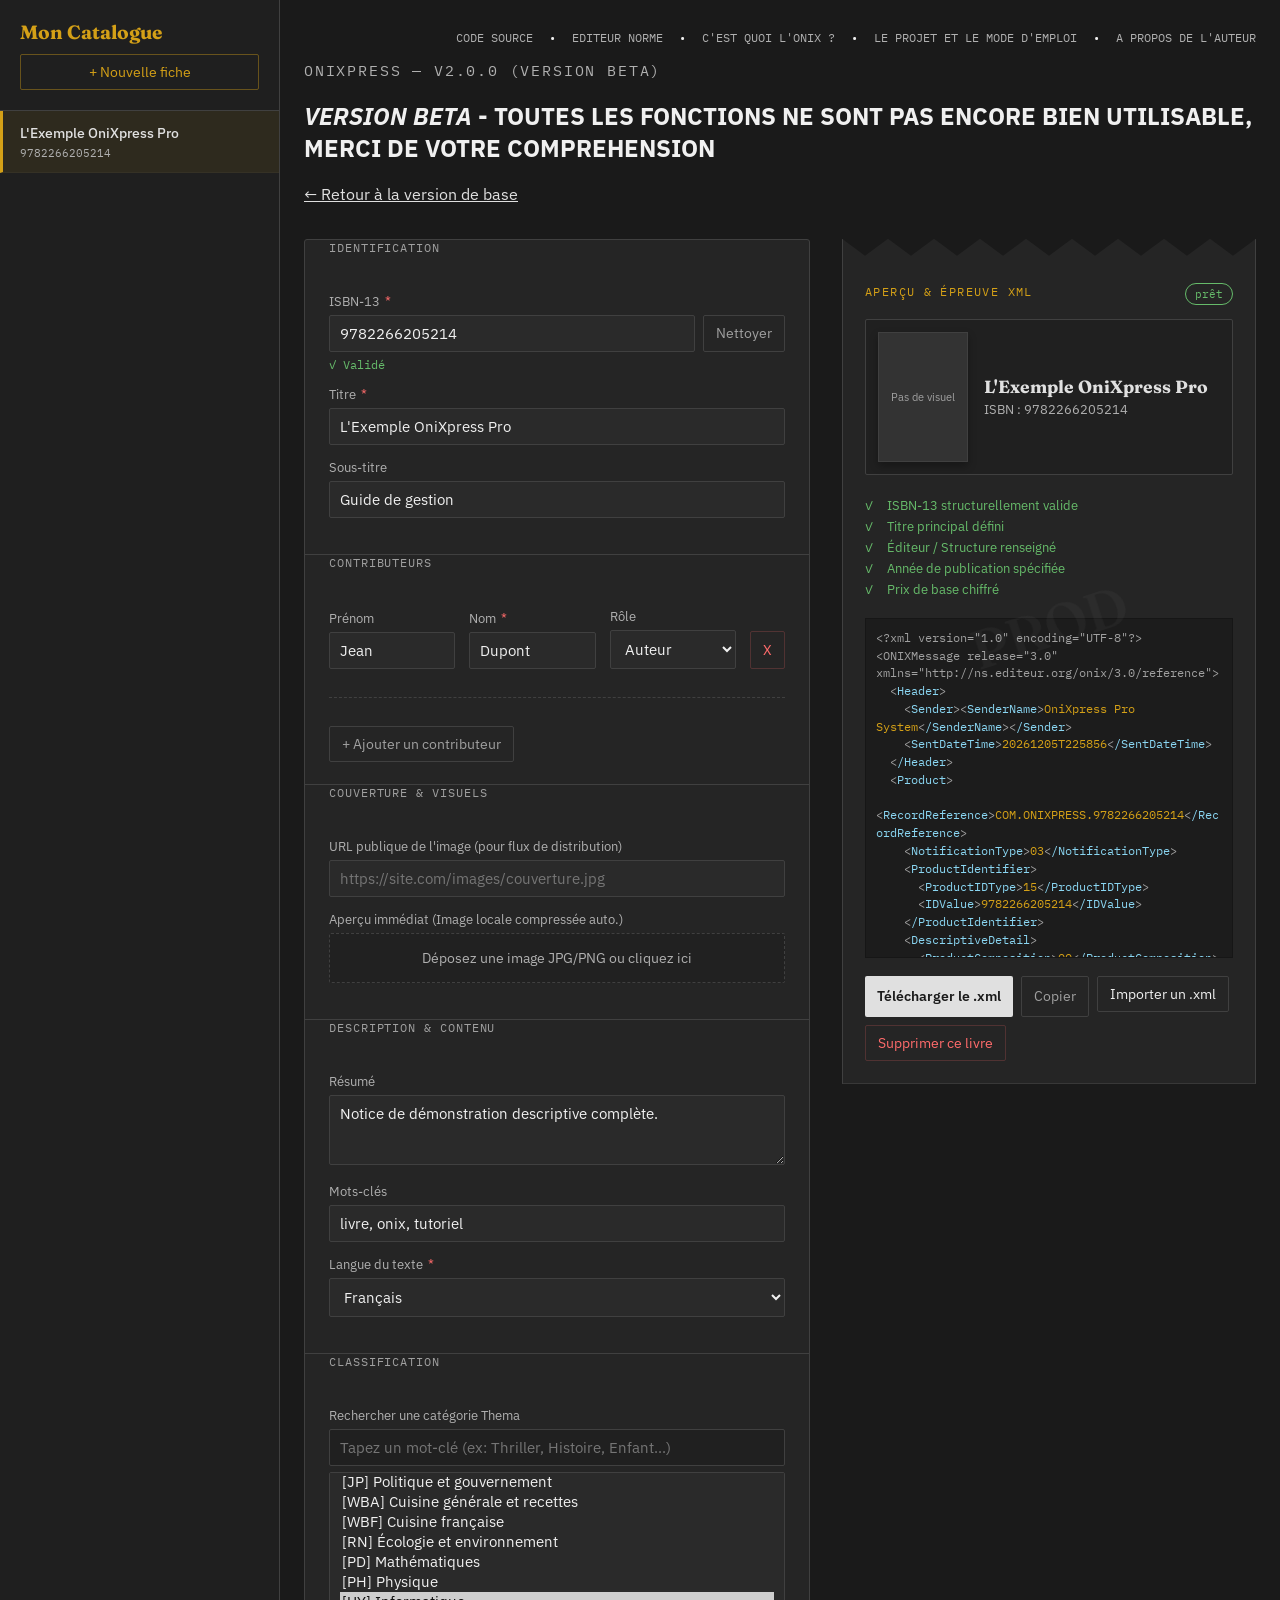
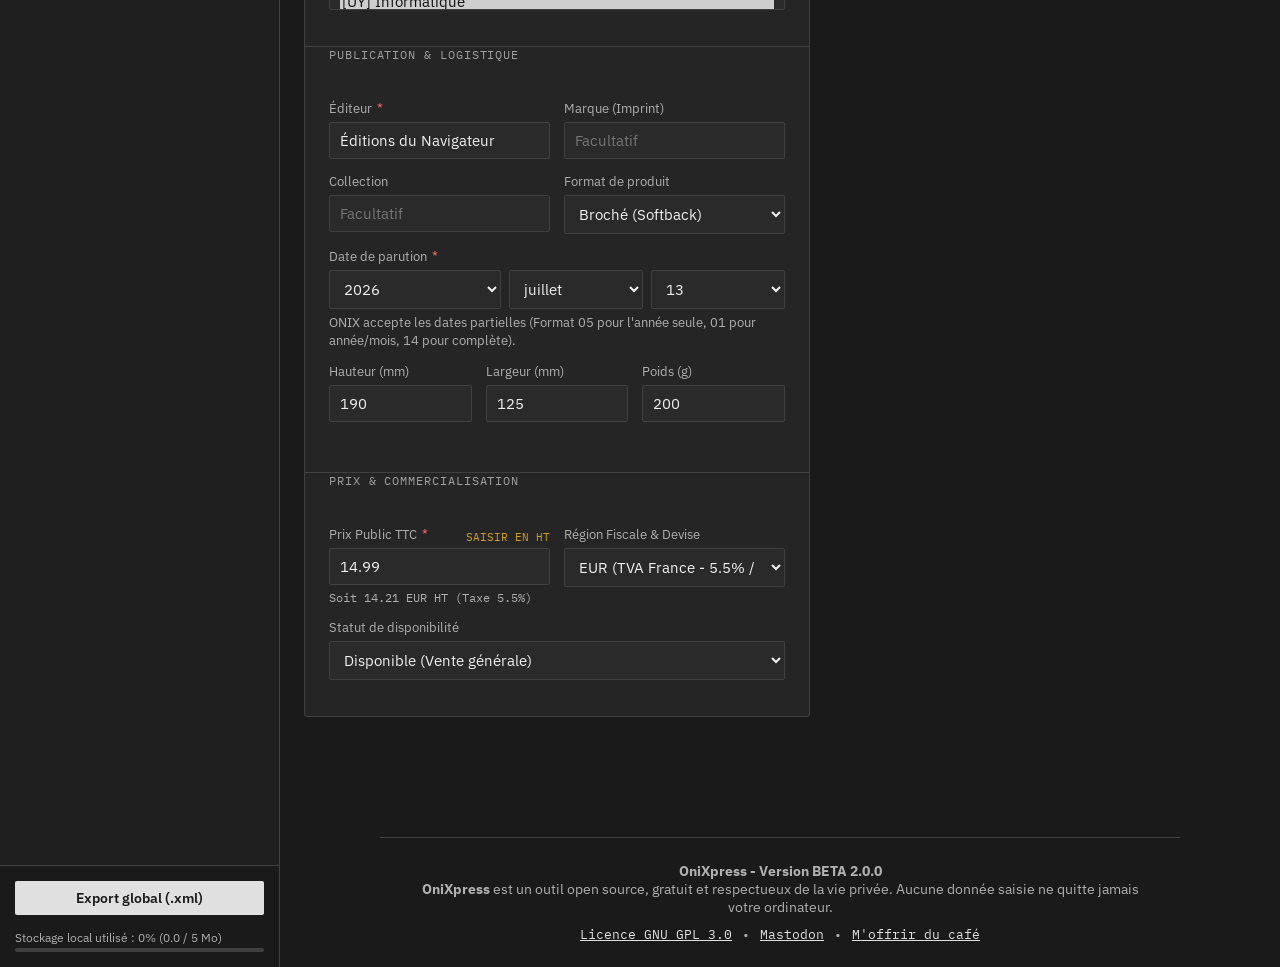
==== admin/betatestindex.html @ d49f06bf "ajout versions BETA" ====
<!DOCTYPE html>
<html lang="fr">
<head>
<meta charset="UTF-8">
<meta name="viewport" content="width=device-width, initial-scale=1.0">
<title>OniXpress Pro — Générateur & Catalogue ONIX 3.0</title>
<meta name="description" content="Générez et gérez votre catalogue de fiches ONIX 3.0, entièrement dans votre navigateur. Aucune donnée n'est envoyée à un serveur.">
<link rel="icon" href="data:image/svg+xml,%3Csvg xmlns='http://www.w3.org/2000/svg' viewBox='0 0 100 100'%3E%3Crect width='100' height='100' fill='%231A1A1A'/%3E%3Ctext x='50' y='68' font-size='60' text-anchor='middle' fill='%23D4A017' font-family='serif'%3EO%3C/text%3E%3C/svg%3E">
<link rel="preconnect" href="https://fonts.googleapis.com">
<link rel="preconnect" href="https://fonts.gstatic.com" crossorigin>
<link href="https://fonts.googleapis.com/css2?family=Fraunces:opsz,wght@9..144,400;9..144,500;9..144,600&family=IBM+Plex+Sans:wght@400;500;600&family=IBM+Plex+Mono:wght@400;500&display=swap" rel="stylesheet">
<style>
  :root{
    --paper:#1A1A1A;
    --card:#252525;
    --ink:#E0E0E0;
    --ink-soft:#A0A0A0;
    --accent-red:#FF6B6B;
    --accent-gold:#D4A017;
    --line:#404040;
    --text:#F0F0F0;
    --text-muted:#B0B0B0;
    --ok:#66BB6A;
    --drag-bg: rgba(214, 160, 23, 0.1);
    --sidebar-width: 280px;
  }
  *{box-sizing:border-box;}
  html,body{margin:0;padding:0;background:var(--paper);color:var(--text);font-family:'IBM Plex Sans', sans-serif;}
  body { display: flex; min-height: 100vh; flex-direction: column; }
  a{color:var(--ink);}
  
  .app-container { display: flex; flex: 1; position: relative; }
  
  aside.sidebar {
    width: var(--sidebar-width);
    border-right: 1px solid var(--line);
    background: #1f1f1f;
    display: flex;
    flex-direction: column;
    flex-shrink: 0;
  }
  .sidebar-header {
    padding: 20px;
    border-bottom: 1px solid var(--line);
  }
  .sidebar-title {
    font-family: 'Fraunces', serif;
    font-size: 1.2rem;
    margin: 0 0 10px 0;
    color: var(--accent-gold);
  }
  .book-list {
    flex: 1;
    overflow-y: auto;
    list-style: none;
    padding: 0;
    margin: 0;
  }
  .book-item {
    padding: 12px 20px;
    border-bottom: 1px solid rgba(255,255,255,0.03);
    cursor: pointer;
    transition: background 0.2s;
    display: flex;
    flex-direction: column;
    gap: 4px;
  }
  .book-item:hover { background: rgba(255,255,255,0.02); }
  .book-item.active {
    background: rgba(212, 160, 23, 0.08);
    border-left: 3px solid var(--accent-gold);
    padding-left: 17px;
  }
  .book-item-title { font-size: 0.9rem; font-weight: 500; color: var(--ink); white-space: nowrap; overflow: hidden; text-overflow: ellipsis; }
  .book-item-meta { font-family: 'IBM Plex Mono', monospace; font-size: 0.7rem; color: var(--text-muted); }
  .sidebar-footer {
    padding: 15px;
    border-top: 1px solid var(--line);
    display: flex;
    flex-direction: column;
    gap: 10px;
    background: #1a1a1a;
  }

  .workspace { flex: 1; display: flex; flex-direction: column; overflow-x: hidden; }
  
  header.top{
    max-width:1180px;
    width: 100%;
    margin:0 auto;
    padding:30px 24px 15px;
  }
  .top-nav {
    display: flex;
    justify-content: flex-end;
    gap: 16px;
    margin-bottom: 15px;
    font-family: 'IBM Plex Mono', monospace;
    font-size: 0.75rem;
    text-transform: uppercase;
  }
  .top-nav a { color: var(--text-muted); text-decoration: none; }
  .top-nav a:hover { color: var(--accent-gold); }
  .eyebrow{ font-family:'IBM Plex Mono', monospace; text-transform:uppercase; letter-spacing:.12em; font-size:.72rem; color:var(--accent-gold); margin:0 0 5px; }
  h1{ font-family:'Fraunces', serif; font-weight:600; font-size:2.2rem; margin:0 0 5px; color:var(--ink); }
  header.top p{ max-width:640px; color:var(--text-muted); font-size:0.95rem; margin:0; }
  
  .disclaimer{ max-width:1180px; width: 100%; margin: 10px auto 0; padding:0 24px; }
  .disclaimer .box{ border:1px solid var(--line); border-left:3px solid var(--accent-red); background:var(--card); padding:10px 14px; font-size:.82rem; color:var(--text-muted); border-radius:2px; }
  
  main.layout{
    max-width:1180px;
    width: 100%;
    margin:20px auto 0;
    padding:0 24px 80px;
    display:grid;
    grid-template-columns:1.1fr 0.9fr;
    gap:32px;
    align-items:start;
  }
  
  @media (max-width: 1100px){ main.layout{ grid-template-columns:1fr; } sidebar { display: none; } }
  
  .card{ background:var(--card); border:1px solid var(--line); border-radius:3px; }
  fieldset{ border:none; padding:22px 24px; margin:0; border-bottom:1px solid var(--line); }
  fieldset:last-of-type{border-bottom:none;}
  legend{ font-family:'IBM Plex Mono', monospace; text-transform:uppercase; letter-spacing:.08em; font-size:.72rem; color:var(--ink-soft); padding:0; margin-bottom:16px; }
  .field{margin-bottom:14px;}
  .row{display:grid; grid-template-columns:1fr 1fr; gap:14px;}
  .row-3{display:grid; grid-template-columns:1fr 1fr 1fr; gap:14px;}
  .isbn-input-wrapper { display: flex; gap: 8px; }
  label{ display:block; font-size:.8rem; color:var(--text-muted); margin-bottom:5px; }
  label .req{color:var(--accent-red); margin-left:2px;}
  
  input[type=text], input[type=number], select, textarea{
    width:100%; font-family:'IBM Plex Sans', sans-serif; font-size:.92rem; color: var(--text); background:#2a2a2a; border:1px solid var(--line); border-radius:2px; padding:8px 10px;
  }
  input:focus, select:focus, textarea:focus{ border-color: var(--accent-gold); outline: 2px solid var(--accent-gold); }
  textarea{resize:vertical; min-height:70px;}
  
  .storage-gauge-container { font-size: 0.75rem; color: var(--text-muted); margin-top: 5px; }
  .storage-bar-wrap { width: 100%; height: 4px; background: var(--line); border-radius: 2px; margin-top: 3px; overflow: hidden; }
  .storage-bar { height: 100%; width: 0%; background: var(--accent-gold); transition: width 0.3s; }
  .storage-bar.warning { background: var(--accent-red); }

  .date-group { display: flex; gap: 8px; }
  
  .price-header-row { display: flex; justify-content: space-between; align-items: center; }
  .switch-price-mode { font-size: 0.7rem; color: var(--accent-gold); cursor: pointer; font-family: 'IBM Plex Mono', monospace; text-transform: uppercase; }

  .search-select-wrapper { position: relative; }
  .search-input { margin-bottom: 6px; background: #202020 !important; }

  .preview-book-container { display: flex; gap: 16px; margin-bottom: 20px; background: rgba(0,0,0,0.15); padding: 12px; border-radius: 2px; border: 1px solid var(--line); }
  .preview-cover-box { width: 90px; height: 130px; background: #333; border: 1px solid var(--line); display: flex; align-items: center; justify-content: center; font-size: 0.7rem; color: var(--ink-soft); text-align: center; flex-shrink: 0; background-size: cover; background-position: center; box-shadow: 0 4px 8px rgba(0,0,0,0.3); }
  .preview-book-info { display: flex; flex-direction: column; justify-content: center; }
  .preview-book-title { font-family: 'Fraunces', serif; font-size: 1.1rem; color: var(--ink); margin: 0 0 4px 0; line-height: 1.2; }
  .preview-book-meta { font-size: 0.8rem; color: var(--text-muted); }

  .cover-dropzone { border: 1px dashed var(--line); padding: 15px; text-align: center; background: rgba(0,0,0,0.1); border-radius: 2px; cursor: pointer; font-size: 0.85rem; color: var(--text-muted); }
  .cover-dropzone:hover { border-color: var(--accent-gold); color: var(--text); }

  .isbn-status{ font-family:'IBM Plex Mono', monospace; font-size:.75rem; margin-top:5px; }
  .isbn-status.ok{color:var(--ok);}
  .isbn-status.bad{color:var(--accent-red);}
  
  .contributor-row{ display:grid; grid-template-columns:1fr 1fr 1fr auto; gap:14px; align-items:flex-end; margin-bottom:14px; border-bottom: 1px dashed var(--line); padding-bottom: 14px; }
  @media (max-width:768px){.contributor-row{grid-template-columns:1fr;}}
  
  button, .btn-label{ font-family:'IBM Plex Sans', sans-serif; cursor:pointer; font-size: 0.85rem; padding: 8px 12px; border-radius: 2px; border: 1px solid var(--line); background: transparent; color: var(--text); }
  button:hover, .btn-label:hover { border-color: var(--ink-soft); }
  .btn-ghost{ border-color: var(--line); color: var(--ink-soft); }
  .btn-primary{ background:var(--ink); color:#1a1a1a; border:none; font-weight:600; }
  .btn-primary:hover{background:var(--ink-soft);}
  .btn-primary:disabled{ background:#444; color:#777; cursor:not-allowed; }
  .btn-accent { color: var(--accent-gold); border-color: rgba(212, 160, 23, 0.4); }
  .btn-accent:hover { border-color: var(--accent-gold); background: rgba(212, 160, 23, 0.05); }
  .btn-remove{ color:var(--accent-red); border-color: rgba(255, 107, 107, 0.2); }
  .btn-remove:hover{ border-color:var(--accent-red); background: rgba(255, 107, 107, 0.05); }
  
  .proof-wrap{ position:sticky; top:24px; }
  .proof{ position:relative; background:var(--card); border:1px solid var(--line); border-top:none; clip-path:polygon(0.0% 0%, 5.56% 2%, 11.11% 0%, 16.67% 2%, 22.22% 0%, 27.78% 2%, 33.33% 0%, 38.89% 2%, 44.44% 0%, 50.0% 2%, 55.56% 0%, 61.11% 2%, 66.67% 0%, 72.22% 2%, 77.78% 0%, 83.33% 2%, 88.89% 0%, 94.44% 2%, 100.0% 0%, 100% 100%, 0% 100%); padding:44px 22px 22px; }
  .proof::before{ content:"PROD"; position:absolute; top:46%; left:50%; transform:translate(-50%,-50%) rotate(-18deg); font-family:'Fraunces', serif; font-size:3.4rem; font-weight:600; color:var(--ink); opacity:.04; white-space:nowrap; pointer-events:none; }
  .proof-head{ display:flex; justify-content:space-between; align-items:center; margin-bottom:14px; }
  .status-pill{ font-family:'IBM Plex Mono', monospace; font-size:.7rem; padding:3px 9px; border-radius:20px; border:1px solid var(--line); color:var(--text-muted); }
  .status-pill.ready{ color:var(--ok); border-color:var(--ok); }
  
  pre#xmlOutput{ font-family:'IBM Plex Mono', monospace; font-size:.74rem; line-height:1.5; white-space:pre-wrap; word-break:break-word; max-height:340px; overflow-y:auto; margin:0 0 18px; color:var(--ink-soft); background: #1c1c1c; padding: 10px; border: 1px solid rgba(0,0,0,0.2); }
  .tag{color:#8ad6f2;}
  .val{color:var(--accent-gold);}
  
  .checklist{ list-style:none; padding:0; margin:0 0 18px; font-size:.82rem; }
  .checklist li{ display:flex; align-items:center; gap:8px; padding:2px 0; color:var(--text-muted); }
  .checklist li.done{color:var(--ok);}
  .checklist .mark{ font-family:'IBM Plex Mono', monospace; width:14px; color:var(--accent-red); }
  .checklist li.done .mark{color:var(--ok);}
  
  .proof-actions{ display:flex; gap:8px; flex-wrap:wrap; }
  footer.note { max-width: 800px; margin: 40px auto 0; padding: 24px; border-top: 1px solid var(--line); text-align: center; font-size: 0.85rem; color: var(--text-muted); }
  .footer-links { margin-top: 10px; font-family: 'IBM Plex Mono', monospace; font-size: 0.8rem; display: flex; justify-content: center; gap: 10px; }
</style>
</head>
<body>

  <div class="app-container">
    
    <aside class="sidebar">
      <div class="sidebar-header">
        <h3 class="sidebar-title">Mon Catalogue</h3>
        <button type="button" class="btn-accent" id="newBookBtn" style="width:100%;">+ Nouvelle fiche</button>
      </div>
      <ul class="book-list" id="bookSidebarList">
        </ul>
      <div class="sidebar-footer">
        <button type="button" id="exportBatchBtn" class="btn-primary" style="width:100%;">Export global (.xml)</button>
        <div class="storage-gauge-container">
          Stockage local utilisé : <span id="storageSizeText">0%</span>
          <div class="storage-bar-wrap">
            <div class="storage-bar" id="storageGauge"></div>
          </div>
        </div>
      </div>
    </aside>

    <div class="workspace">
      <header class="top">
        <nav class="top-nav">
            <a href="https://github.com/Ax4M3/OniXpress" target="_blank">Code Source</a>
            <span> • </span>
            <a href="https://www.editeur.org/93/ONIX-for-Books/" target="_blank">EDItEUR Norme</a>
            <span> • </span>
            <a href="pages/about.html">C'est quoi l'ONIX ?</a>
            <span> • </span>
            <a href="pages/project.html">Le Projet et le mode d'emploi</a>
            <span> • </span>
            <a href="pages/about-me.html">A propos de l'auteur</a>
        </nav>
        <p class="eyebrow">OniXpress — v2.0.0 (Version BETA)</p>
        <h2><em>VERSION BETA</em> - TOUTES LES FONCTIONS NE SONT PAS ENCORE BIEN UTILISABLE, MERCI DE VOTRE COMPREHENSION</h2>
        <a href="https://ax4m3.github.io/OniXpress/" class="btn-back">← Retour à la version de base</a>
      </header>

      <main class="layout">
        <form class="card" id="onixForm" autocomplete="off" onsubmit="event.preventDefault();">
          <fieldset>
            <legend>Identification</legend>
            <div class="field">
              <label for="isbn">ISBN-13 <span class="req">*</span></label>
              <div class="isbn-input-wrapper">
                <input type="text" id="isbn" inputmode="numeric" placeholder="978XXXXXXXXXX" maxlength="17" required>
                <button type="button" class="btn-ghost" id="cleanIsbnBtn">Nettoyer</button>
              </div>
              <div class="isbn-status neutral" id="isbnStatus">Saisissez les 13 chiffres.</div>
            </div>
            <div class="field">
              <label for="title">Titre <span class="req">*</span></label>
              <input type="text" id="title" placeholder="Le titre du livre" required>
            </div>
            <div class="field">
              <label for="subtitle">Sous-titre</label>
              <input type="text" id="subtitle" placeholder="Facultatif">
            </div>
          </fieldset>

          <fieldset>
            <legend>Contributeurs</legend>
            <div id="contributors"></div>
            <button type="button" class="btn-ghost" id="addContributor" style="margin-top:14px;">+ Ajouter un contributeur</button>
          </fieldset>

          <fieldset>
            <legend>Couverture &amp; Visuels</legend>
            <div class="field">
              <label for="coverUrl">URL publique de l'image (pour flux de distribution)</label>
              <input type="text" id="coverUrl" placeholder="https://site.com/images/couverture.jpg">
            </div>
            <div class="field">
              <label>Aperçu immédiat (Image locale compressée auto.)</label>
              <div class="cover-dropzone" id="coverLocalZone">
                Déposez une image JPG/PNG ou cliquez ici
              </div>
              <input type="file" id="coverLocalFile" accept="image/jpeg,image/png" style="display:none;">
            </div>
          </fieldset>

          <fieldset>
            <legend>Description &amp; Contenu</legend>
            <div class="field">
              <label for="summary">Résumé</label>
              <textarea id="summary" placeholder="Présentation textuelle de l'ouvrage (TextType 03)"></textarea>
            </div>
            <div class="field">
              <label for="keywords">Mots-clés</label>
              <input type="text" id="keywords" placeholder="mot1, mot2, expression complète">
            </div>
            <div class="field">
              <label for="language">Langue du texte <span class="req">*</span></label>
              <select id="language" required></select>
            </div>
          </fieldset>

          <fieldset>
            <legend>Classification</legend>
            <div class="field">
              <label for="subjectSearch">Rechercher une catégorie Thema</label>
              <div class="search-select-wrapper">
                <input type="text" id="subjectSearch" class="search-input" placeholder="Tapez un mot-clé (ex: Thriller, Histoire, Enfant...)">
                <select id="subject" size="6">
                  </select>
              </div>
            </div>
          </fieldset>

          <fieldset>
            <legend>Publication &amp; Logistique</legend>
            <div class="row">
              <div class="field">
                <label for="publisher">Éditeur <span class="req">*</span></label>
                <input type="text" id="publisher" placeholder="Nom de la structure" required>
              </div>
              <div class="field">
                <label for="imprint">Marque (Imprint)</label>
                <input type="text" id="imprint" placeholder="Facultatif">
              </div>
            </div>
            <div class="row">
              <div class="field">
                <label for="collection">Collection</label>
                <input type="text" id="collection" placeholder="Facultatif">
              </div>
              <div class="field">
                <label for="productForm">Format de produit</label>
                <select id="productForm">
                  <option value="BC">Broché (Softback)</option>
                  <option value="BB">Relié (Hardback)</option>
                  <option value="ED">Numérique (Digital file)</option>
                </select>
              </div>
            </div>
            <div class="field">
              <label>Date de parution <span class="req">*</span></label>
              <div class="date-group">
                <select id="pubDateYear" style="flex:2;"></select>
                <select id="pubDateMonth" style="flex:1.5;">
                  <option value="">Mois inconnu</option>
                </select>
                <select id="pubDateDay" style="flex:1.5;">
                  <option value="">Jour inconnu</option>
                </select>
              </div>
              <small style="color:var(--text-muted); display:block; margin-top:4px;">ONIX accepte les dates partielles (Format 05 pour l'année seule, 01 pour année/mois, 14 pour complète).</small>
            </div>
            <div class="row-3 field" id="logisticsRow">
              <div class="field">
                <label for="height">Hauteur (mm)</label>
                <input type="number" id="height" min="0" placeholder="190">
              </div>
              <div class="field">
                <label for="width">Largeur (mm)</label>
                <input type="number" id="width" min="0" placeholder="125">
              </div>
              <div class="field">
                <label for="weight">Poids (g)</label>
                <input type="number" id="weight" min="0" placeholder="240">
              </div>
            </div>
          </fieldset>

          <fieldset>
            <legend>Prix &amp; Commercialisation</legend>
            <div class="row">
              <div class="field">
                <div class="price-header-row">
                  <label id="priceInputLabel" for="price">Prix Public TTC <span class="req">*</span></label>
                  <span class="switch-price-mode" id="togglePriceMode">Saisir en HT</span>
                </div>
                <input type="number" id="price" min="0" step="0.01" placeholder="19.90" required>
                <div id="priceCalculated" style="font-family:'IBM Plex Mono', monospace; font-size:.75rem; color:var(--text-muted); margin-top:5px;"></div>
              </div>
              <div class="field">
                <label for="currency">Région Fiscale &amp; Devise</label>
                <select id="currency">
                  <option value="EUR-FR">EUR (TVA France - 5.5% / Numérique 4%)</option>
                  <option value="EUR-BE">EUR (TVA Belgique - 6%)</option>
                  <option value="CHF">CHF (TVA Suisse - 2.6%)</option>
                  <option value="USD">USD (Sans Taxe - USA)</option>
                  <option value="GBP">GBP (Zéro Taxe - UK)</option>
                  <option value="CAD">CAD (TPS Canada - 5%)</option>
                </select>
              </div>
            </div>
            <div class="field">
              <label for="availability">Statut de disponibilité</label>
              <select id="availability">
                <option value="20">Disponible (Vente générale)</option>
                <option value="10">À paraître (Précommande)</option>
                <option value="40">Disponibilité incertaine / Réimpression</option>
                <option value="31">Épuisé commercialement</option>
              </select>
            </div>
          </fieldset>
        </form>

        <div class="proof-wrap">
          <div class="proof" id="dropZone">
            <div class="proof-head">
              <p class="eyebrow">Aperçu &amp; Épreuve XML</p>
              <span class="status-pill" id="statusPill">incomplet</span>
            </div>
            
            <div class="preview-book-container">
              <div class="preview-cover-box" id="previewCover">Pas de visuel</div>
              <div class="preview-book-info">
                <h3 class="preview-book-title" id="previewTitle">Sans titre</h3>
                <div class="preview-book-meta" id="previewMeta">ISBN : —</div>
              </div>
            </div>

            <ul class="checklist" id="checklist"></ul>
            <pre id="xmlOutput"></pre>
            <div class="proof-actions">
              <button type="button" class="btn-primary" id="downloadBtn" disabled>Télécharger le .xml</button>
              <button type="button" class="btn-ghost" id="copyBtn" disabled>Copier</button>
              <label for="importFile" class="btn-label">Importer un .xml</label>
              <input type="file" id="importFile" accept=".xml" style="display:none;">
              <button type="button" class="btn-remove" id="deleteBookBtn">Supprimer ce livre</button>
            </div>
          </div>
        </div>
      </main>

  <footer class="note">
    <div><strong>OniXpress - Version BETA 2.0.0</strong></div>
    <div><strong>OniXpress</strong> est un outil open source, gratuit et respectueux de la vie privée. Aucune donnée saisie ne quitte jamais votre ordinateur.</div>
    <div class="footer-links">
        <a href="pages/license.html" target="_blank" rel="noopener noreferrer">Licence GNU GPL 3.0</a>
        <span> • </span>
        <a href="https://piaille.fr/@Axm" target="_blank" rel="noopener noreferrer">Mastodon</a>
        <span> • </span>
        <a href="https://liberapay.com/AxM3/donate" target="_blank" rel="noopener noreferrer">M'offrir du café</a>
  </footer>
    </div>
  </div>

<script>
(function(){
  const STORAGE_KEY_CATALOG = 'onixpress-pro-catalog';
  const STORAGE_KEY_ACTIVE = 'onixpress-pro-active-id';
  
  const THEMA_LIST = [
    {code:"FBA", label:"Fiction contemporaine"},{code:"FBC", label:"Fiction classique"},{code:"FV", label:"Fiction historique"},
    {code:"FC", label:"Fiction biographique"},{code:"FL", label:"Science-fiction"},{code:"FM", label:"Fantasy"},
    {code:"FF", label:"Policier / roman à énigme"},{code:"FH", label:"Thriller / suspense"},{code:"FK", label:"Horreur / fantastique"},
    {code:"FJ", label:"Aventure"},{code:"FR", label:"Romance"},{code:"FT", label:"Saga familiale"},
    {code:"FN", label:"Mythes et légendes"},{code:"FLX", label:"Fiction littéraire générale"},
    {code:"YFB", label:"Jeunesse — fiction générale"},{code:"YFH", label:"Jeunesse — fantasy"},{code:"YFG", label:"Jeunesse — science-fiction"},
    {code:"YFT", label:"Jeunesse — fiction historique"},{code:"YFC", label:"Jeunesse — aventure"},{code:"YBC", label:"Jeunesse — livres d'images"},
    {code:"DNB", label:"Biographie"},{code:"DNBA", label:"Autobiographie"},{code:"DNC", label:"Mémoires"},{code:"DNL", label:"Essai littéraire"},
    {code:"JB", label:"Société et culture — généralités"},{code:"JH", label:"Sociologie et anthropologie"},{code:"JN", label:"Éducation"},
    {code:"JP", label:"Politique et gouvernement"},{code:"WBA", label:"Cuisine générale et recettes"},{code:"WBF", label:"Cuisine française"},
    {code:"RN", label:"Écologie et environnement"},{code:"PD", label:"Mathématiques"},{code:"PH", label:"Physique"},{code:"UY", label:"Informatique"}
  ];

  const ROLES_LIST = [
    { code: 'A01', label: 'Auteur' }, { code: 'A18', label: 'Co-auteur' }, { code: 'A02', label: 'Avec la participation de' },
    { code: 'A12', label: 'Illustré par' }, { code: 'B06', label: 'Traduit par (Traducteur)' }, { code: 'B01', label: 'Sous la direction de' }
  ];

  const LANGS_LIST = [
    { code: 'fre', label: 'Français' }, { code: 'eng', label: 'Anglais' }, { code: 'spa', label: 'Espagnol' },
    { code: 'ger', label: 'Allemand' }, { code: 'ita', label: 'Italien' }, { code: 'por', label: 'Portugais' }
  ];

  let catalog = {};
  let activeBookId = "";
  let priceInputMode = "TTC";

  const formFields = ['isbn', 'title', 'subtitle', 'summary', 'keywords', 'subject', 'publisher', 'imprint', 'collection', 'productForm', 'currency', 'availability', 'language', 'height', 'width', 'weight', 'coverUrl'];
  const els = {};
  formFields.forEach(id => els[id] = document.getElementById(id));

  const selectYear = document.getElementById('pubDateYear');
  const selectMonth = document.getElementById('pubDateMonth');
  const selectDay = document.getElementById('pubDateDay');
  const togglePriceMode = document.getElementById('togglePriceMode');
  const priceInputLabel = document.getElementById('priceInputLabel');
  const inputPrice = document.getElementById('price');
  const calculatedPriceEl = document.getElementById('priceCalculated');
  const subjectSearch = document.getElementById('subjectSearch');
  const sidebarList = document.getElementById('bookSidebarList');
  const storageGauge = document.getElementById('storageGauge');
  const storageSizeText = document.getElementById('storageSizeText');

  function initSelectors() {
    const currentYear = new Date().getFullYear();
    selectYear.innerHTML = `<option value="">— Année de parution * —</option>`;
    for(let y = currentYear + 5; y >= currentYear - 50; y--) {
      selectYear.innerHTML += `<option value="${y}">${y}</option>`;
    }
    for(let m = 1; m <= 12; m++) {
      selectMonth.innerHTML += `<option value="${String(m).padStart(2,'0')}">${new Date(2000, m-1).toLocaleString('fr', {month:'long'})}</option>`;
    }
    for(let d = 1; d <= 31; d++) {
      selectDay.innerHTML += `<option value="${String(d).padStart(2,'0')}">${d}</option>`;
    }
    els.language.innerHTML = LANGS_LIST.map(l => `<option value="${l.code}">${l.label}</option>`).join('');
    els.language.value = "fre";
    
    populateThema("");
  }

  function populateThema(filter) {
    const term = filter.toLowerCase();
    els.subject.innerHTML = THEMA_LIST
      .filter(item => item.code.toLowerCase().includes(term) || item.label.toLowerCase().includes(term))
      .map(item => `<option value="${item.code}">[${item.code}] ${item.label}</option>`).join('');
  }

  function getTaxDetails(currencySelector, currentProductForm) {
    const isDigital = currentProductForm === 'ED';
    switch (currencySelector) {
      case 'EUR-BE': return { rate: '6.0', value: 0.06, currency: 'EUR', label: 'BE' };
      case 'CHF': return { rate: '2.6', value: 0.026, currency: 'CHF', label: 'CH' };
      case 'CAD': return { rate: '5.0', value: 0.05, currency: 'CAD', label: 'CA' };
      case 'GBP': return { rate: '0.0', value: 0.0, currency: 'GBP', label: 'GB' };
      case 'USD': return { rate: '0.0', value: 0.0, currency: 'USD', label: 'US' };
      default: return { rate: isDigital ? '4.0' : '5.5', value: isDigital ? 0.04 : 0.055, currency: 'EUR', label: 'FR' };
    }
  }

  function updatePriceLabels() {
    const value = parseFloat(inputPrice.value) || 0;
    const tax = getTaxDetails(els.currency.value, els.productForm.value);
    
    if(priceInputMode === "TTC") {
      priceInputLabel.innerHTML = 'Prix Public TTC <span class="req">*</span>';
      togglePriceMode.textContent = "Saisir en HT";
      const calculatedHT = value / (1 + tax.value);
      calculatedPriceEl.textContent = value > 0 ? `Soit ${calculatedHT.toFixed(2)} ${tax.currency} HT (Taxe ${tax.rate}%)` : '';
    } else {
      priceInputLabel.innerHTML = 'Prix Public HT <span class="req">*</span>';
      togglePriceMode.textContent = "Saisir en TTC";
      const calculatedTTC = value * (1 + tax.value);
      calculatedPriceEl.textContent = value > 0 ? `Soit ${calculatedTTC.toFixed(2)} ${tax.currency} TTC (Taxe ${tax.rate}%)` : '';
    }
  }

  function processAndCompressCover(file) {
    if (!file || !file.type.startsWith('image/')) return;
    const reader = new FileReader();
    reader.onload = function(e) {
      const img = new Image();
      img.onload = function() {
        const canvas = document.createElement('canvas');
        const MAX_WIDTH = 400;
        const scale = MAX_WIDTH / img.width;
        
        if(img.width > MAX_WIDTH) {
          canvas.width = MAX_WIDTH;
          canvas.height = img.height * scale;
        } else {
          canvas.width = img.width;
          canvas.height = img.height;
        }
        
        const ctx = canvas.getContext('2d');
        ctx.drawImage(img, 0, 0, canvas.width, canvas.height);
        
        const optimizedBase64 = canvas.toDataURL('image/jpeg', 0.7);
        catalog[activeBookId].localCover = optimizedBase64;
        
        saveCatalog();
        updateWorkspace();
      };
      img.src = e.target.result;
    };
    reader.readAsDataURL(file);
  }

  function validateIsbn(raw){
    const clean = (raw || '').replace(/[^0-9Xx]/g,'').toUpperCase();
    if(clean.length === 0) return { state:'neutral', msg:'Saisissez les 13 chiffres.' };
    if(clean.length !== 13 || !/^\d{13}$/.test(clean)) return { state:'bad', msg:'L’ISBN doit contenir 13 chiffres.' };
    
    let sum = 0;
    for(let i=0; i<12; i++) sum += parseInt(clean[i],10) * ((i % 2 === 0) ? 1 : 3);
    const expected = (10 - (sum % 10)) % 10;
    
    if(expected === parseInt(clean[12],10)) return { state:'ok', msg:'✓ Validé', clean };
    return { state:'bad', msg:`✗ Clé invalide (Attendu : ${expected})` };
  }

  function createNewBook() {
    const id = "book_" + Date.now();
    catalog[id] = {
      id: id,
      isbn: "", title: "Nouveau Livre", subtitle: "", summary: "", keywords: "", subject: "",
      publisher: "", imprint: "", collection: "", productForm: "BC", currency: "EUR-FR",
      availability: "20", language: "fre", height: "", width: "", weight: "", coverUrl: "",
      pubYear: "", pubMonth: "", pubDay: "", priceValue: "", priceMode: "TTC",
      contributors: [{ firstname:'', lastname: '', role:'A01', lang: 'eng' }],
      localCover: ""
    };
    activeBookId = id;
    saveCatalog();
    renderSidebar();
    loadActiveBook();
  }

  function saveCatalog() {
    if(!activeBookId || !catalog[activeBookId]) return;
    
    formFields.forEach(f => catalog[activeBookId][f] = els[f].value);
    catalog[activeBookId].pubYear = selectYear.value;
    catalog[activeBookId].pubMonth = selectMonth.value;
    catalog[activeBookId].pubDay = selectDay.value;
    catalog[activeBookId].priceValue = inputPrice.value;
    catalog[activeBookId].priceMode = priceInputMode;
    
    try {
      localStorage.setItem(STORAGE_KEY_CATALOG, JSON.stringify(catalog));
      localStorage.setItem(STORAGE_KEY_ACTIVE, activeBookId);
    } catch(e) {
      alert("Erreur d'écriture : Espace de stockage saturé. Supprimez de vieilles images.");
    }
    updateStorageGauge();
  }

  function updateStorageGauge() {
    const raw = JSON.stringify(localStorage);
    const sizeBytes = raw.length * 2;
    const sizeMBytes = sizeBytes / (1024 * 1024);
    const percent = Math.min(Math.round((sizeMBytes / 5) * 100), 100);
    
    storageSizeText.textContent = `${percent}% (${sizeMBytes.toFixed(1)} / 5 Mo)`;
    storageGauge.style.width = `${percent}%`;
    if(percent > 85) storageGauge.classList.add('warning');
    else storageGauge.classList.remove('warning');
  }

  function loadActiveBook() {
    const data = catalog[activeBookId];
    if(!data) return;
    
    formFields.forEach(f => els[f].value = data[f] || "");
    selectYear.value = data.pubYear || "";
    selectMonth.value = data.pubMonth || "";
    selectDay.value = data.pubDay || "";
    inputPrice.value = data.priceValue || "";
    priceInputMode = data.priceMode || "TTC";
    
    document.getElementById('logisticsRow').style.display = els.productForm.value === 'ED' ? 'none' : 'grid';
    
    renderContributors(data.contributors);
    updateWorkspace();
  }

  function renderSidebar() {
    sidebarList.innerHTML = "";
    Object.values(catalog).forEach(book => {
      const li = document.createElement('li');
      li.className = `book-item ${book.id === activeBookId ? 'active' : ''}`;
      li.innerHTML = `
        <span class="book-item-title">${book.title || 'Sans titre'}</span>
        <span class="book-item-meta">${book.isbn || 'Pas d’ISBN'}</span>
      `;
      li.addEventListener('click', () => {
        saveCatalog();
        activeBookId = book.id;
        loadActiveBook();
        renderSidebar();
      });
      sidebarList.appendChild(li);
    });
  }

  function renderContributors(list) {
    const container = document.getElementById('contributors');
    container.innerHTML = "";
    
    if(!list || list.length === 0) list = [{ firstname:'', lastname: '', role:'A01' }];
    
    list.forEach((c, idx) => {
      const row = document.createElement('div');
      row.className = 'contributor-row';
      row.innerHTML = `
        <div class="field"><label>Prénom</label><input type="text" class="c-fn" value="${c.firstname || ''}"></div>
        <div class="field"><label>Nom <span class="req">*</span></label><input type="text" class="c-ln" value="${c.lastname || ''}"></div>
        <div class="field"><label>Rôle</label><select class="c-role"></select></div>
        <button type="button" class="btn-remove c-del" style="height:38px; margin-bottom:14px;">X</button>
      `;
      
      const selectRole = row.querySelector('.c-role');
      selectRole.innerHTML = ROLES_LIST.map(r => `<option value="${r.code}" ${r.code===c.role?'selected':''}>${r.label}</option>`).join('');
      
      row.querySelector('.c-fn').addEventListener('input', syncContribs);
      row.querySelector('.c-ln').addEventListener('input', syncContribs);
      selectRole.addEventListener('change', syncContribs);
      row.querySelector('.c-del').addEventListener('click', () => {
        if(catalog[activeBookId].contributors.length > 1) {
          row.remove();
          syncContribs();
        }
      });
      
      container.appendChild(row);
    });
  }

  function syncContribs() {
    const list = [];
    document.querySelectorAll('.contributor-row').forEach(row => {
      list.push({
        firstname: row.querySelector('.c-fn').value,
        lastname: row.querySelector('.c-ln').value,
        role: row.querySelector('.c-role').value
      });
    });
    catalog[activeBookId].contributors = list;
    saveCatalog();
    updateWorkspace();
  }

  function buildOnixProductChunk(b) {
    const tax = getTaxDetails(b.currency, b.productForm);
    const parsedPrice = parseFloat(b.priceValue) || 0;
    let computedTTC = parsedPrice;
    
    if(b.priceMode === "HT") {
      computedTTC = parsedPrice * (1 + tax.value);
    }
    
    let dateXml = "";
    if(b.pubYear) {
      if(b.pubMonth && b.pubDay) {
        dateXml = `<PublishingDate><PublishingDateRole>01</PublishingDateRole><Date dateformat="14">${b.pubYear}${b.pubMonth}${b.pubDay}</Date></PublishingDate>`;
      } else if(b.pubMonth) {
        dateXml = `<PublishingDate><PublishingDateRole>01</PublishingDateRole><Date dateformat="01">${b.pubYear}${b.pubMonth}</Date></PublishingDate>`;
      } else {
        dateXml = `<PublishingDate><PublishingDateRole>01</PublishingDateRole><Date dateformat="05">${b.pubYear}</Date></PublishingDate>`;
      }
    }

    const cleanIsbn = b.isbn.replace(/[^0-9Xx]/g,'');
    const escape = (str) => String(str || '').replace(/&/g,'&amp;').replace(/</g,'&lt;').replace(/>/g,'&gt;');
    
    const contribsXml = b.contributors.map((c, i) => `
      <Contributor>
        <SequenceNumber>${i+1}</SequenceNumber>
        <ContributorRole>${c.role}</ContributorRole>
        ${c.firstname ? `<NamesBeforeKey>${escape(c.firstname)}</NamesBeforeKey>` : ''}
        <KeyNames>${escape(c.lastname || 'Anonyme')}</KeyNames>
      </Contributor>`).join('');

    const measureXml = b.productForm !== 'ED' && b.height ? `
      <Measure><MeasureType>01</MeasureType><Measurement>${b.height}</Measurement><MeasureUnitCode>mm</MeasureUnitCode></Measure>
      <Measure><MeasureType>02</MeasureType><Measurement>${b.width}</Measurement><MeasureUnitCode>mm</MeasureUnitCode></Measure>` : '';

    return `  <Product>
    <RecordReference>COM.ONIXPRESS.${cleanIsbn || b.id}</RecordReference>
    <NotificationType>03</NotificationType>
    <ProductIdentifier>
      <ProductIDType>15</ProductIDType>
      <IDValue>${cleanIsbn}</IDValue>
    </ProductIdentifier>
    <DescriptiveDetail>
      <ProductComposition>00</ProductComposition>
      <ProductForm>${b.productForm}</ProductForm>
      <TitleDetail>
        <TitleType>01</TitleType>
        <TitleElement>
          <TitleElementLevel>01</TitleElementLevel>
          <TitleText>${escape(b.title)}</TitleText>
          ${b.subtitle ? `<Subtitle>${escape(b.subtitle)}</Subtitle>` : ''}
        </TitleElement>
      </TitleDetail>
      ${contribsXml}
      <Language><LanguageRole>01</LanguageRole><LanguageCode>${b.language}</LanguageCode></Language>
      ${b.subject ? `<Subject><SubjectSchemeIdentifier>93</SubjectSchemeIdentifier><SubjectCode>${b.subject}</SubjectCode></Subject>` : ''}
      ${measureXml}
    </DescriptiveDetail>
    <CollateralDetail>
      <TextContent>
        <TextType>03</TextType>
        <ContentAudience>00</ContentAudience>
        <Text>${escape(b.summary)}</Text>
      </TextContent>
    </CollateralDetail>
    <PublishingDetail>
      <PublishingStatus>04</PublishingStatus>
      <Publisher>
        <PublishingRole>01</PublishingRole>
        <PublisherName>${escape(b.publisher || 'Non spécifié')}</PublisherName>
      </Publisher>
      ${dateXml}
    </PublishingDetail>
    <ProductSupply>
      <Market><Territory><CountriesIncluded>${tax.label}</CountriesIncluded></Territory></Market>
      <SupplyDetail>
        <ProductAvailability>${b.availability}</ProductAvailability>
        <Price>
          <PriceType>02</PriceType>
          <PriceAmount>${computedTTC.toFixed(2)}</PriceAmount>
          <Tax>
            <TaxType>01</TaxType>
            <TaxRatePercent>${tax.rate}</TaxRatePercent>
          </Tax>
          <CurrencyCode>${tax.currency}</CurrencyCode>
        </Price>
      </SupplyDetail>
    </ProductSupply>
  </Product>`;
  }

  function compileFullOnixMessage(productsArray) {
    const now = new Date().toISOString().replace(/[-:]/g,'').split('.')[0];
    return `<?xml version="1.0" encoding="UTF-8"?>
<ONIXMessage release="3.0" xmlns="http://ns.editeur.org/onix/3.0/reference">
  <Header>
    <Sender><SenderName>OniXpress Pro System</SenderName></Sender>
    <SentDateTime>${now}</SentDateTime>
  </Header>
${productsArray.map(p => buildOnixProductChunk(p)).join('\n')}
</ONIXMessage>`;
  }

  function updateWorkspace() {
    const current = catalog[activeBookId];
    if(!current) return;
    
    const isbnCheck = validateIsbn(els.isbn.value);
    document.getElementById('isbnStatus').textContent = isbnCheck.msg;
    document.getElementById('isbnStatus').className = "isbn-status " + isbnCheck.state;

    const checks = [
      { label: "ISBN-13 structurellement valide", ok: isbnCheck.state === 'ok' },
      { label: "Titre principal défini", ok: els.title.value.trim().length > 0 },
      { label: "Éditeur / Structure renseigné", ok: els.publisher.value.trim().length > 0 },
      { label: "Année de publication spécifiée", ok: selectYear.value !== "" },
      { label: "Prix de base chiffré", ok: parseFloat(inputPrice.value) > 0 }
    ];
    
    document.getElementById('checklist').innerHTML = checks.map(c => `
      <li class="${c.ok ? 'done' : ''}"><span class="mark">${c.ok ? '✓' : '○'}</span>${c.label}</li>
    `).join('');

    const allValid = checks.every(c => c.ok);
    const statusPill = document.getElementById('statusPill');
    statusPill.textContent = allValid ? "prêt" : "incomplet";
    statusPill.className = "status-pill" + (allValid ? " ready" : "");
    
    document.getElementById('downloadBtn').disabled = !allValid;
    document.getElementById('copyBtn').disabled = !allValid;

    const liveCover = current.localCover || els.coverUrl.value;
    const previewCover = document.getElementById('previewCover');
    if(liveCover) {
      previewCover.style.backgroundImage = `url('${liveCover}')`;
      previewCover.textContent = "";
    } else {
      previewCover.style.backgroundImage = "none";
      previewCover.textContent = "Pas de visuel";
    }
    
    document.getElementById('previewTitle').textContent = els.title.value || "Sans titre";
    document.getElementById('previewMeta').textContent = `ISBN : ${els.isbn.value || '—'}`;

    updatePriceLabels();

    const singleXml = compileFullOnixMessage([current]);
    const cleanOutput = singleXml.replace(/&/g,'&amp;').replace(/</g,'&lt;').replace(/>/g,'&gt;');
    document.getElementById('xmlOutput').innerHTML = cleanOutput
      .replace(/&lt;(\/?[A-Za-z0-9_:]+)&gt;/g, '&lt;<span class="tag">$1</span>&gt;')
      .replace(/(&gt;)([^&]+)(&lt;)/g, '$1<span class="val">$2</span>$3');
  }

  function bindEvents() {
    formFields.forEach(f => els[f].addEventListener('input', () => { saveCatalog(); updateWorkspace(); }));
    formFields.forEach(f => els[f].addEventListener('change', () => { saveCatalog(); updateWorkspace(); }));
    [selectYear, selectMonth, selectDay, inputPrice].forEach(el => el.addEventListener('input', () => { saveCatalog(); updateWorkspace(); }));

    togglePriceMode.addEventListener('click', () => {
      priceInputMode = (priceInputMode === "TTC") ? "HT" : "TTC";
      updatePriceLabels();
      saveCatalog();
    });

    subjectSearch.addEventListener('input', (e) => populateThema(e.target.value));

    document.getElementById('addContributor').addEventListener('click', () => {
      catalog[activeBookId].contributors.push({ firstname: "", lastname: "", role: "A01" });
      renderContributors(catalog[activeBookId].contributors);
    });

    document.getElementById('newBookBtn').addEventListener('click', createNewBook);

    document.getElementById('cleanIsbnBtn').addEventListener('click', () => {
      els.isbn.value = els.isbn.value.replace(/[^0-9Xx]/g,'');
      saveCatalog(); updateWorkspace();
    });

    document.getElementById('deleteBookBtn').addEventListener('click', () => {
      if(Object.keys(catalog).length <= 1) {
        alert("Impossible de vider le catalogue complet. Conservez au moins une fiche vierge.");
        return;
      }
      if(confirm("Confirmer la suppression irréversible de cet enregistrement local ?")) {
        delete catalog[activeBookId];
        activeBookId = Object.keys(catalog)[0];
        saveCatalog();
        renderSidebar();
        loadActiveBook();
      }
    });

    const zone = document.getElementById('coverLocalZone');
    const fInput = document.getElementById('coverLocalFile');
    zone.addEventListener('click', () => fInput.click());
    fInput.addEventListener('change', (e) => processAndCompressCover(e.target.files[0]));

    document.getElementById('downloadBtn').addEventListener('click', () => {
      const blob = new Blob([compileFullOnixMessage([catalog[activeBookId]])], {type:'application/xml'});
      const a = document.createElement('a');
      a.href = URL.createObjectURL(blob);
      a.download = `${els.isbn.value || 'onix-product'}.xml`;
      a.click();
    });

    document.getElementById('exportBatchBtn').addEventListener('click', () => {
      const allBooks = Object.values(catalog);
      const batchXml = compileFullOnixMessage(allBooks);
      const blob = new Blob([batchXml], {type:'application/xml'});
      const a = document.createElement('a');
      a.href = URL.createObjectURL(blob);
      a.download = `catalogue-complet-onix.xml`;
      a.click();
    });

    document.getElementById('copyBtn').addEventListener('click', () => {
      navigator.clipboard.writeText(compileFullOnixMessage([catalog[activeBookId]]));
      const old = copyBtn.textContent; copyBtn.textContent = "Copié !";
      setTimeout(() => copyBtn.textContent = old, 1500);
    });
  }

  initSelectors();
  
  try {
    const savedCat = localStorage.getItem(STORAGE_KEY_CATALOG);
    const savedActive = localStorage.getItem(STORAGE_KEY_ACTIVE);
    if(savedCat) {
      catalog = JSON.parse(savedCat);
      activeBookId = savedActive && catalog[savedActive] ? savedActive : Object.keys(catalog)[0];
    }
  } catch(e) {}

  if(!activeBookId || Object.keys(catalog).length === 0) {
    catalog = {};
    const id = "book_init";
    catalog[id] = {
      id: id, isbn: "9782266205214", title: "L'Exemple OniXpress Pro", subtitle: "Guide de gestion",
      summary: "Notice de démonstration descriptive complète.", keywords: "livre, onix, tutoriel",
      subject: "UY", publisher: "Éditions du Navigateur", imprint: "", collection: "",
      productForm: "BC", currency: "EUR-FR", availability: "20", language: "fre",
      height: "190", width: "125", weight: "200", coverUrl: "",
      pubYear: "2026", pubMonth: "07", pubDay: "13", priceValue: "14.99", priceMode: "TTC",
      contributors: [{ firstname: "Jean", lastname: "Dupont", role: "A01" }], localCover: ""
    };
    activeBookId = id;
  }

  bindEvents();
  renderSidebar();
  loadActiveBook();
  updateStorageGauge();

})();
</script>
</body>
</html>
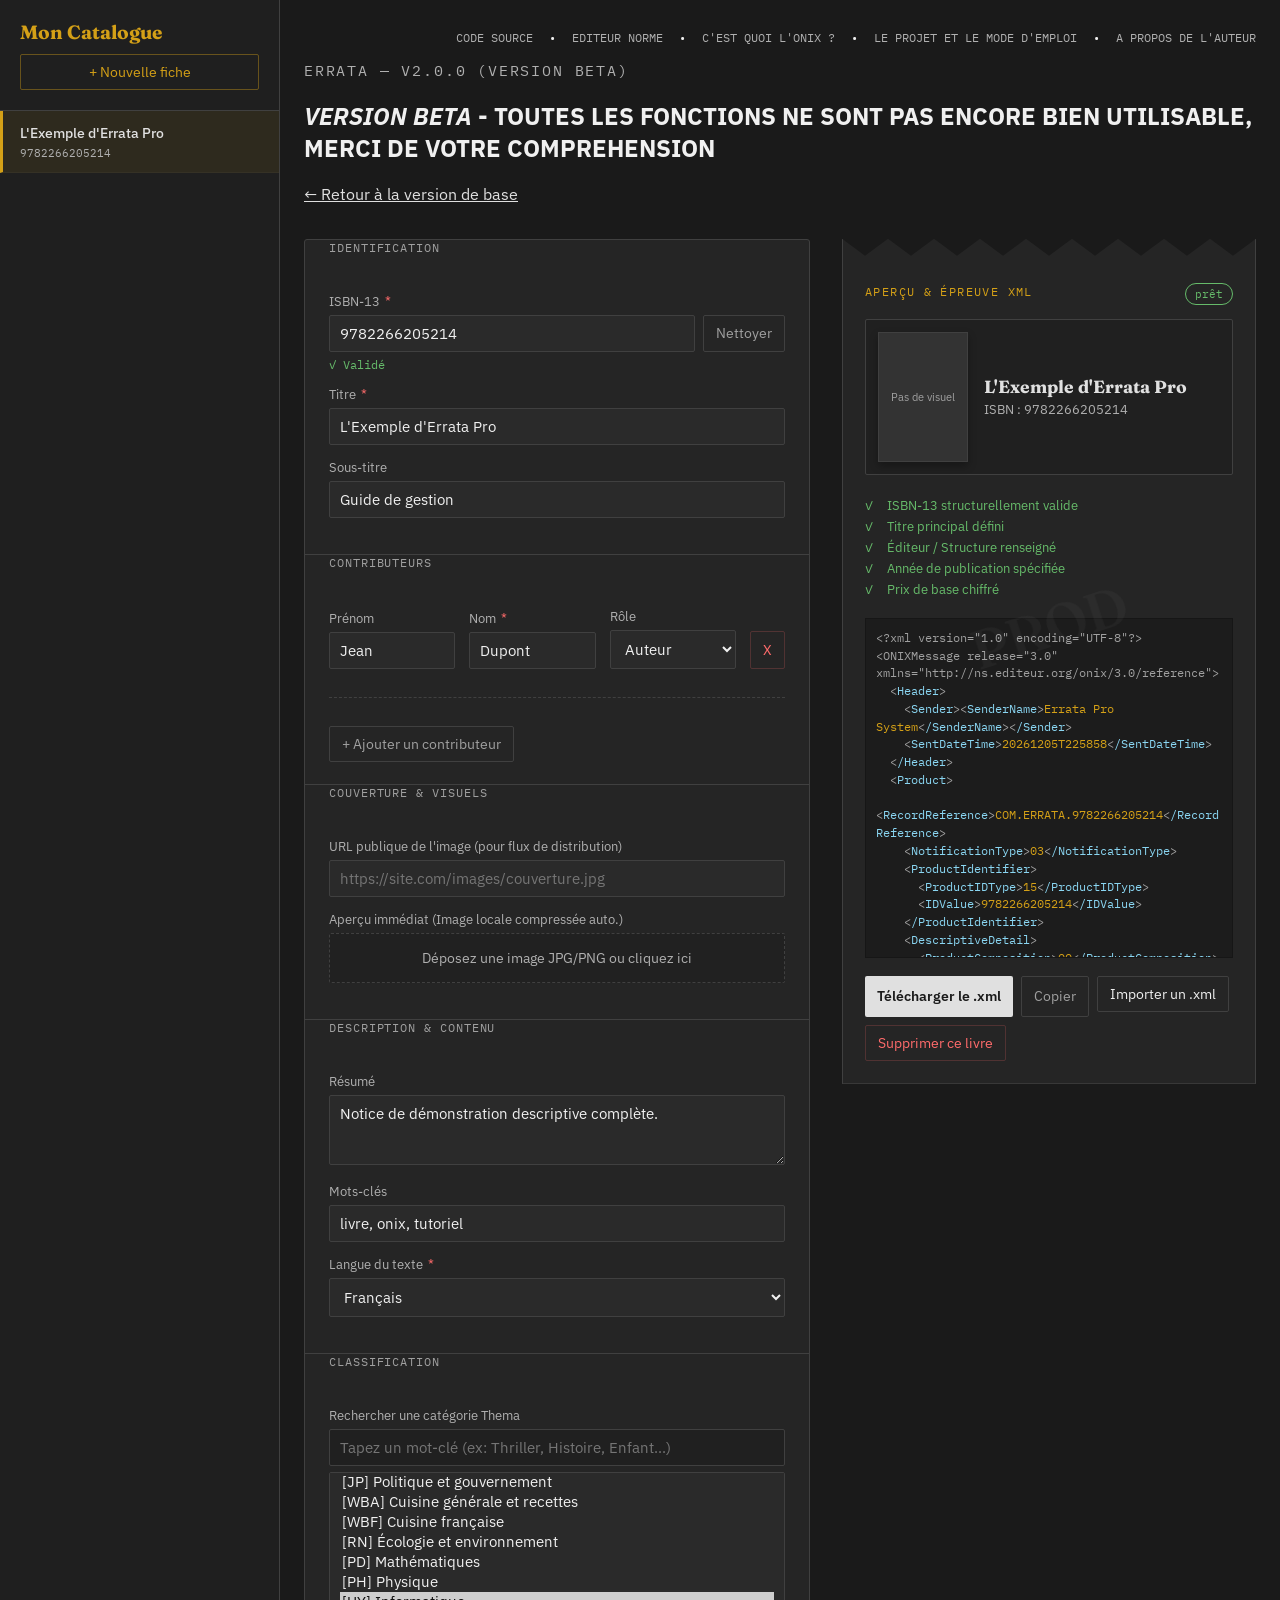
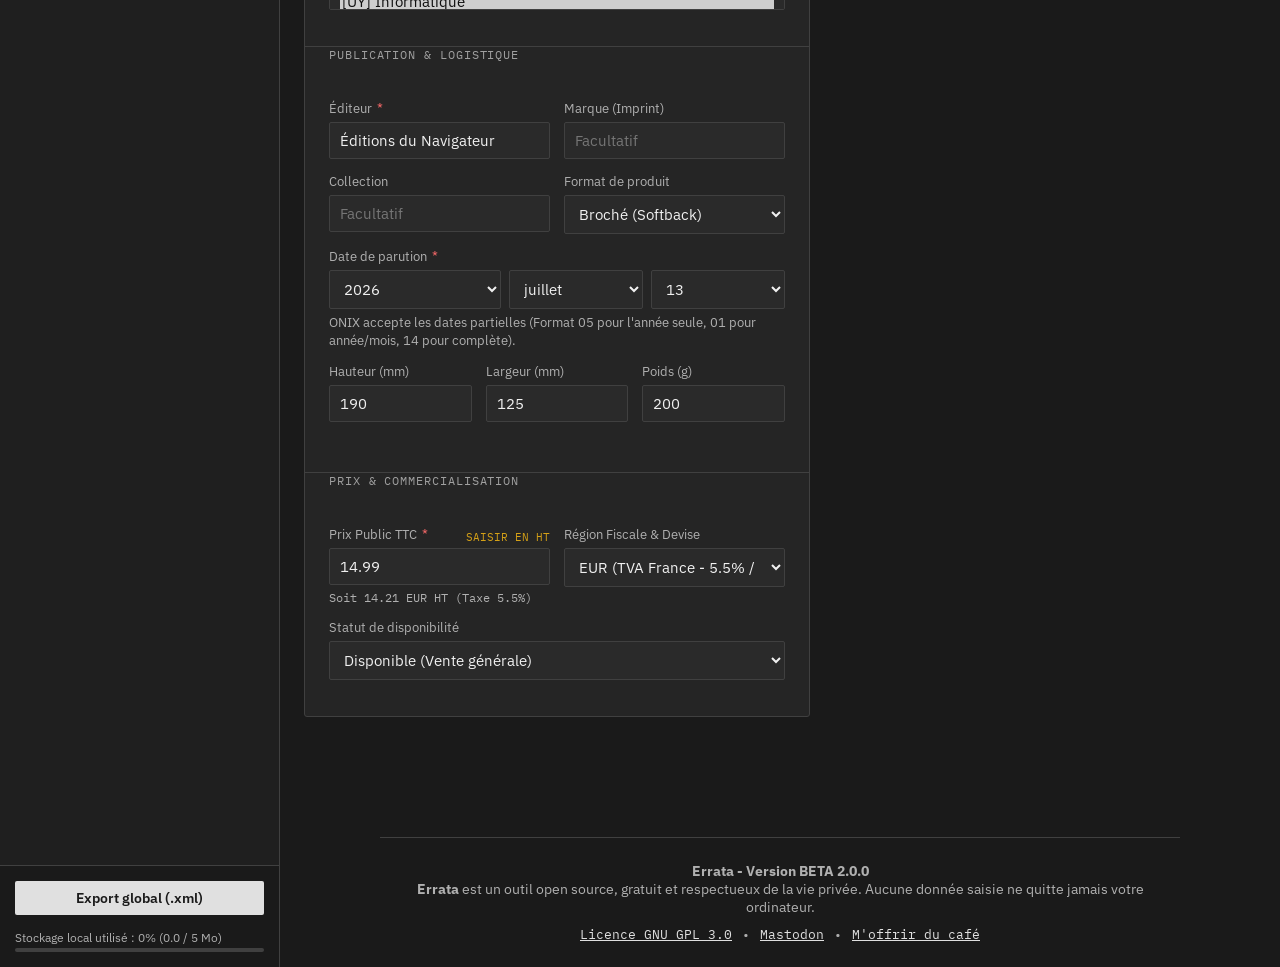
==== commit ef3ad27a: "corrections et changement nom dans la version beta" ====
--- a/admin/betatestindex.html
+++ b/admin/betatestindex.html
@@ -3,7 +3,7 @@
 <head>
 <meta charset="UTF-8">
 <meta name="viewport" content="width=device-width, initial-scale=1.0">
-<title>OniXpress Pro — Générateur & Catalogue ONIX 3.0</title>
+<title>Errata Pro — Générateur & Catalogue ONIX 3.0</title>
 <meta name="description" content="Générez et gérez votre catalogue de fiches ONIX 3.0, entièrement dans votre navigateur. Aucune donnée n'est envoyée à un serveur.">
 <link rel="icon" href="data:image/svg+xml,%3Csvg xmlns='http://www.w3.org/2000/svg' viewBox='0 0 100 100'%3E%3Crect width='100' height='100' fill='%231A1A1A'/%3E%3Ctext x='50' y='68' font-size='60' text-anchor='middle' fill='%23D4A017' font-family='serif'%3EO%3C/text%3E%3C/svg%3E">
 <link rel="preconnect" href="https://fonts.googleapis.com">
@@ -225,7 +225,7 @@
     <div class="workspace">
       <header class="top">
         <nav class="top-nav">
-            <a href="https://github.com/Ax4M3/OniXpress" target="_blank">Code Source</a>
+            <a href="https://github.com/Ax4M3/Errata" target="_blank">Code Source</a>
             <span> • </span>
             <a href="https://www.editeur.org/93/ONIX-for-Books/" target="_blank">EDItEUR Norme</a>
             <span> • </span>
@@ -235,9 +235,9 @@
             <span> • </span>
             <a href="pages/about-me.html">A propos de l'auteur</a>
         </nav>
-        <p class="eyebrow">OniXpress — v2.0.0 (Version BETA)</p>
+        <p class="eyebrow">Errata — v2.0.0 (Version BETA)</p>
         <h2><em>VERSION BETA</em> - TOUTES LES FONCTIONS NE SONT PAS ENCORE BIEN UTILISABLE, MERCI DE VOTRE COMPREHENSION</h2>
-        <a href="https://ax4m3.github.io/OniXpress/" class="btn-back">← Retour à la version de base</a>
+        <a href="https://ax4m3.github.io/Errata/" class="btn-back">← Retour à la version de base</a>
       </header>
 
       <main class="layout">
@@ -430,8 +430,8 @@
       </main>
 
   <footer class="note">
-    <div><strong>OniXpress - Version BETA 2.0.0</strong></div>
-    <div><strong>OniXpress</strong> est un outil open source, gratuit et respectueux de la vie privée. Aucune donnée saisie ne quitte jamais votre ordinateur.</div>
+    <div><strong>Errata - Version BETA 2.0.0</strong></div>
+    <div><strong>Errata</strong> est un outil open source, gratuit et respectueux de la vie privée. Aucune donnée saisie ne quitte jamais votre ordinateur.</div>
     <div class="footer-links">
         <a href="pages/license.html" target="_blank" rel="noopener noreferrer">Licence GNU GPL 3.0</a>
         <span> • </span>
@@ -444,8 +444,8 @@
 
 <script>
 (function(){
-  const STORAGE_KEY_CATALOG = 'onixpress-pro-catalog';
-  const STORAGE_KEY_ACTIVE = 'onixpress-pro-active-id';
+  const STORAGE_KEY_CATALOG = 'errata-pro-catalog';
+  const STORAGE_KEY_ACTIVE = 'errata-pro-active-id';
   
   const THEMA_LIST = [
     {code:"FBA", label:"Fiction contemporaine"},{code:"FBC", label:"Fiction classique"},{code:"FV", label:"Fiction historique"},
@@ -757,7 +757,7 @@
       <Measure><MeasureType>02</MeasureType><Measurement>${b.width}</Measurement><MeasureUnitCode>mm</MeasureUnitCode></Measure>` : '';
 
     return `  <Product>
-    <RecordReference>COM.ONIXPRESS.${cleanIsbn || b.id}</RecordReference>
+    <RecordReference>COM.ERRATA.${cleanIsbn || b.id}</RecordReference>
     <NotificationType>03</NotificationType>
     <ProductIdentifier>
       <ProductIDType>15</ProductIDType>
@@ -817,7 +817,7 @@
     return `<?xml version="1.0" encoding="UTF-8"?>
 <ONIXMessage release="3.0" xmlns="http://ns.editeur.org/onix/3.0/reference">
   <Header>
-    <Sender><SenderName>OniXpress Pro System</SenderName></Sender>
+    <Sender><SenderName>Errata Pro System</SenderName></Sender>
     <SentDateTime>${now}</SentDateTime>
   </Header>
 ${productsArray.map(p => buildOnixProductChunk(p)).join('\n')}
@@ -958,7 +958,7 @@
     catalog = {};
     const id = "book_init";
     catalog[id] = {
-      id: id, isbn: "9782266205214", title: "L'Exemple OniXpress Pro", subtitle: "Guide de gestion",
+      id: id, isbn: "9782266205214", title: "L'Exemple d'Errata Pro", subtitle: "Guide de gestion",
       summary: "Notice de démonstration descriptive complète.", keywords: "livre, onix, tutoriel",
       subject: "UY", publisher: "Éditions du Navigateur", imprint: "", collection: "",
       productForm: "BC", currency: "EUR-FR", availability: "20", language: "fre",
